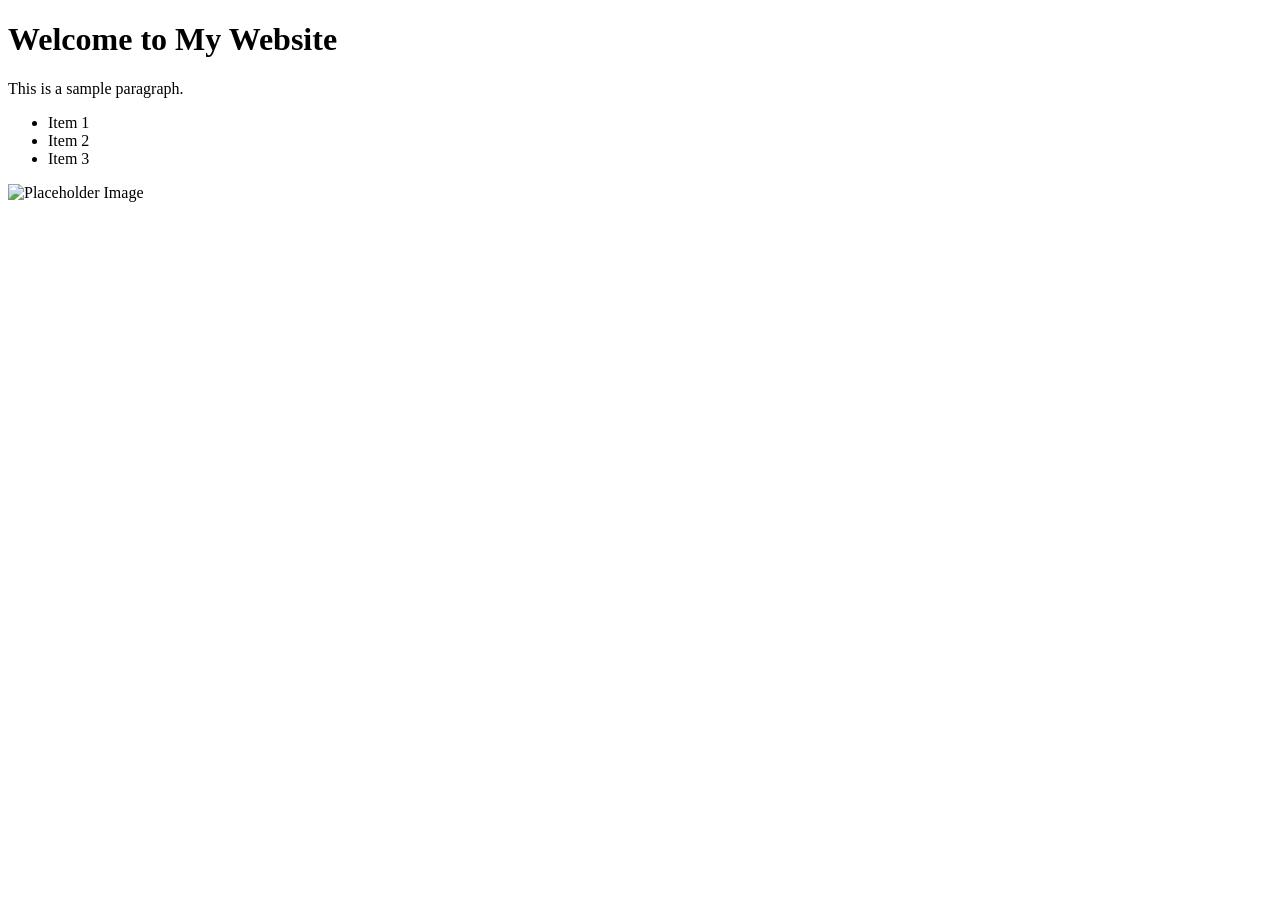
==== frontend/index.html @ efd90c99 "Set up Eventora midterm project structure and documentation" ====
<!DOCTYPE html>
<html lang="en">
<head>
    <meta charset="UTF-8">
    <meta name="viewport" content="width=device-width, initial-scale=1.0">
    <title>Document</title>
</head>
<body>
    <h1>Welcome to My Website</h1>
    <p>This is a sample paragraph.</p>
    <ul>
        <li>Item 1</li>
        <li>Item 2</li>
        <li>Item 3</li>
    </ul>
    <div>
        <img src="https://via.placeholder.com/150" alt="Placeholder Image">
    </div>
</body>
</html>
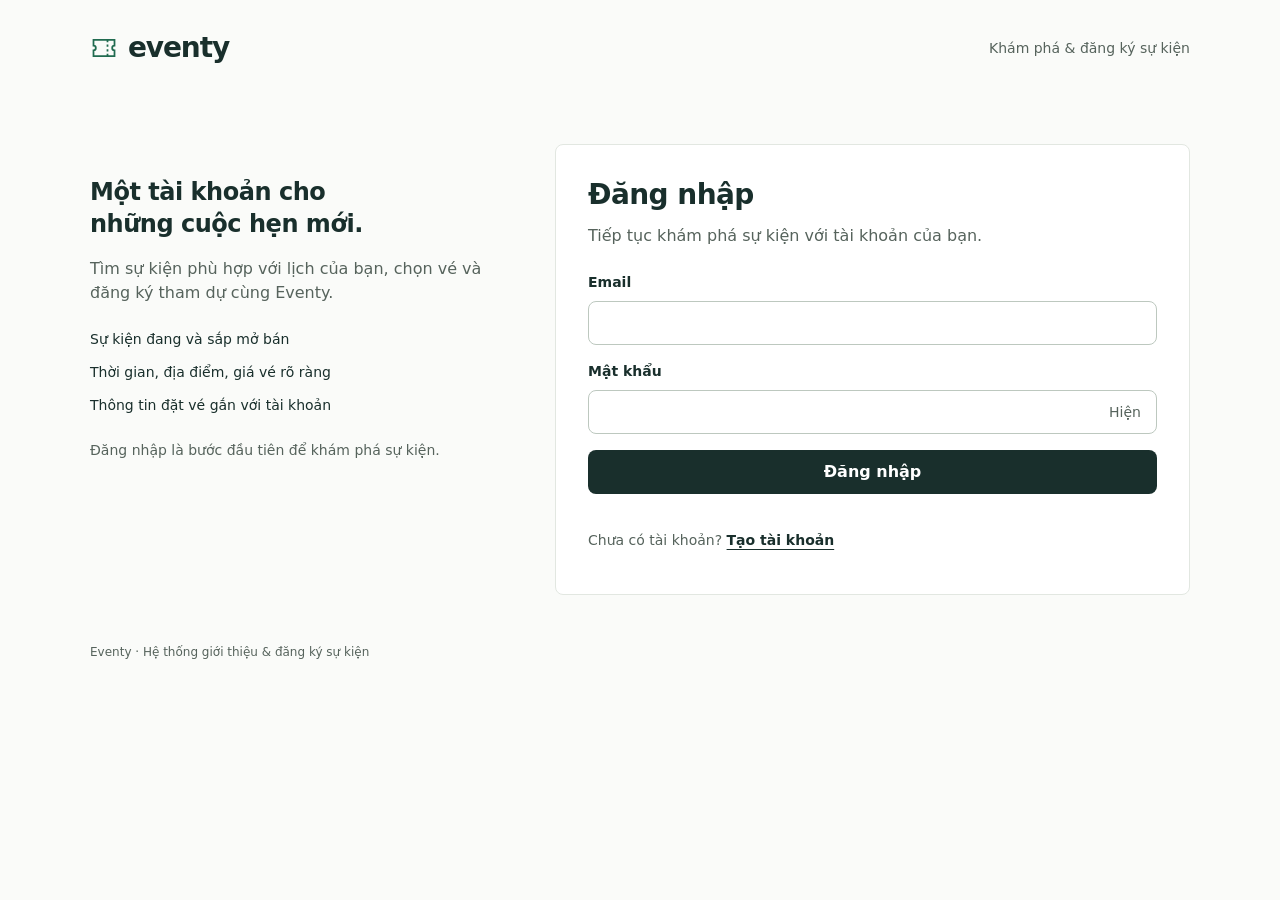
==== commit 2352ab0e: "Implement authentication foundation and refine Eventy account UI" ====
--- a/frontend/index.html
+++ b/frontend/index.html
@@ -1,20 +1,36 @@
-<!DOCTYPE html>
-<html lang="en">
+<!doctype html>
+<html lang="vi">
 <head>
-    <meta charset="UTF-8">
-    <meta name="viewport" content="width=device-width, initial-scale=1.0">
-    <title>Document</title>
+  <meta charset="utf-8"><meta name="viewport" content="width=device-width, initial-scale=1">
+  <title>Đăng nhập | Eventy</title>
+  <link rel="stylesheet" href="css/auth.css">
+  <script type="module" src="js/auth-pages.js"></script>
 </head>
 <body>
-    <h1>Welcome to My Website</h1>
-    <p>This is a sample paragraph.</p>
-    <ul>
-        <li>Item 1</li>
-        <li>Item 2</li>
-        <li>Item 3</li>
-    </ul>
-    <div>
-        <img src="https://via.placeholder.com/150" alt="Placeholder Image">
-    </div>
+  <div class="auth-shell">
+    <header class="auth-header"><a class="brand" href="index.html" aria-label="Eventy – Trang đăng nhập"><svg class="brand-mark" viewBox="0 0 24 24" aria-hidden="true"><path d="M3 5h18v5a2 2 0 0 0 0 4v5H3v-5a2 2 0 0 0 0-4V5Z"/><path d="M15 5v14" stroke-dasharray="2 2"/></svg><span>eventy</span></a><span class="header-context">Khám phá &amp; đăng ký sự kiện</span></header>
+    <main class="auth-layout">
+      <section class="form-panel" aria-labelledby="page-title">
+        <h1 id="page-title">Đăng nhập</h1><p class="subtitle">Tiếp tục khám phá sự kiện với tài khoản của bạn.</p>
+        <form id="login-form" aria-describedby="form-message">
+
+          <div class="field"><label for="email">Email</label><input id="email" name="email" type="email" autocomplete="username" maxlength="254" spellcheck="false" autocapitalize="none" required></div>
+          <div class="field"><label for="password">Mật khẩu</label><div class="password-field"><input id="password" name="password" type="password" autocomplete="current-password" required><button class="password-toggle" type="button" aria-controls="password" aria-label="Hiện mật khẩu" aria-pressed="false">Hiện</button></div></div>
+
+          <p id="form-message" class="message" role="status" aria-live="polite" aria-atomic="true"></p>
+          <button class="primary" type="submit">Đăng nhập</button>
+        </form>
+        <p class="switch">Chưa có tài khoản? <a href="pages/register.html">Tạo tài khoản</a></p>
+        <noscript><p class="message">Vui lòng bật JavaScript để đăng ký hoặc đăng nhập.</p></noscript>
+      </section>
+      <aside class="intro" aria-labelledby="intro-title">
+        <h2 id="intro-title">Một tài khoản cho <br>những cuộc hẹn mới.</h2>
+        <p>Tìm sự kiện phù hợp với lịch của bạn, chọn vé và đăng ký tham dự cùng Eventy.</p>
+        <ul class="account-benefits"><li>Sự kiện đang và sắp mở bán</li><li>Thời gian, địa điểm, giá vé rõ ràng</li><li>Thông tin đặt vé gắn với tài khoản</li></ul>
+        <p class="intro-note">Đăng nhập là bước đầu tiên để khám phá sự kiện.</p>
+      </aside>
+    </main>
+    <footer class="auth-footer">Eventy · Hệ thống giới thiệu &amp; đăng ký sự kiện</footer>
+  </div>
 </body>
-</html>+</html>
--- a/frontend/css/auth.css
+++ b/frontend/css/auth.css
@@ -0,0 +1,109 @@
+/* Editorial greeting, adapted to account forms; the existing brand palette and type are kept.
+   At 1100px: 12 x 77px + 11 x 16px = 1100px; panels span 5/7 columns.
+   Mobile puts the form before the supporting account information. */
+:root {
+  color-scheme: light;
+  --ground: #fafbf9;
+  --surface: #ffffff;
+  --raised: #f0f4ee;
+  --text: #192f2c;
+  --muted: #56635c;
+  --accent: #216b50;
+  --primary: #192f2c;
+  --border: #e2e7e1;
+  --control: #bdc8bf;
+  --negative: #a32f32;
+  --focus: #216b50;
+  --radius: 8px;
+  --gap: 16px;
+  --pad: 32px;
+  --font: 'Segoe UI', system-ui, sans-serif;
+}
+* { box-sizing: border-box; }
+[hidden] { display: none !important; }
+body { margin: 0; background: var(--ground); color: var(--text); font: 16px/1.5 var(--font); }
+button, input { font: inherit; }
+a { color: var(--text); text-underline-offset: 4px; }
+a:hover { color: var(--accent); }
+button, a, input { -webkit-tap-highlight-color: transparent; }
+:where(a, button, input):focus-visible { outline: 2px solid var(--focus); outline-offset: 4px; }
+.auth-shell { max-width: 1164px; padding: 0 var(--pad); margin: 0 auto; }
+.auth-header { min-height: 96px; display: flex; align-items: center; justify-content: space-between; gap: var(--gap); }
+.brand { display: inline-flex; align-items: center; gap: 10px; min-height: 44px; font-size: 28px; font-weight: 700; letter-spacing: -.04em; text-decoration: none; }
+.brand-mark { width: 28px; height: 28px; fill: none; stroke: var(--accent); stroke-width: 1.5; }
+.header-context { color: var(--muted); font-size: 14px; }
+.auth-layout { display: grid; grid-template-columns: repeat(12, minmax(0, 1fr)); gap: var(--gap); align-items: start; margin: 48px 0; }
+.form-panel { grid-column: 6 / -1; grid-row: 1; padding: var(--pad); background: var(--surface); border: 1px solid var(--border); border-radius: var(--radius); }
+h1 { font-size: 28px; font-weight: 600; line-height: 1.25; letter-spacing: -.02em; margin: 0 0 12px; }
+h2 { font-size: 24px; font-weight: 600; line-height: 1.35; letter-spacing: -.02em; margin: 0 0 16px; }
+p { margin: 0; }
+.subtitle { color: var(--muted); margin-bottom: 24px; }
+.field + .field { margin-top: 16px; }
+label { display: block; font-size: 14px; font-weight: 600; margin-bottom: 8px; }
+input { display: block; width: 100%; min-width: 0; height: 44px; padding: 10px 12px; background: var(--surface); color: var(--text); border: 1px solid var(--control); border-radius: var(--radius); }
+input:hover { border-color: var(--muted); }
+input[aria-invalid='true'] { border-color: var(--negative); }
+.password-field { position: relative; }
+.password-field input { padding-right: 72px; }
+.password-toggle { position: absolute; right: 1px; top: 1px; min-height: 42px; min-width: 62px; padding: 0 12px; border: 0; background: transparent; color: var(--muted); border-radius: var(--radius); font-size: 14px; }
+small { display: block; font-size: 12px; line-height: 1.5; color: var(--muted); margin-top: 8px; }
+button { cursor: pointer; border-radius: var(--radius); transition: transform 120ms ease, opacity 120ms ease; }
+button:not(:disabled):active { transform: translateY(1px); }
+.primary { width: 100%; min-height: 44px; padding: 10px 16px; border: 0; background: var(--primary); color: var(--surface); font-weight: 600; }
+.primary:hover { background: var(--accent); }
+button:disabled { cursor: progress; }
+.primary:disabled { background: var(--muted); }
+.secondary { min-height: 44px; padding: 10px 16px; border: 1px solid var(--control); background: var(--surface); color: var(--text); }
+.secondary:hover, .password-toggle:hover { background: var(--raised); }
+.message { color: var(--negative); font-size: 14px; line-height: 1.5; overflow-wrap: anywhere; }
+form .message { margin: 16px 0; }
+.message:empty { display: none; }
+.message.success { color: var(--accent); }
+.primary { margin-top: 16px; }
+.message:not(:empty) + .primary { margin-top: 0; }
+.switch { font-size: 14px; margin-top: 24px; color: var(--muted); }
+.switch a { display: inline-flex; align-items: center; min-height: 44px; font-weight: 600; }
+.intro { grid-column: 1 / 6; grid-row: 1; padding: var(--pad) var(--pad) var(--pad) 0; }
+.intro p { color: var(--muted); }
+.account-benefits { padding: 0; margin: 24px 0; list-style: none; font-size: 14px; }
+.account-benefits li + li { margin-top: 12px; }
+.intro-note { font-size: 14px; }
+.auth-footer { font-size: 12px; color: var(--muted); padding: 0 0 32px; }
+.account-content { margin: 48px 0; }
+.account-grid { display: grid; grid-template-columns: repeat(2, minmax(0, 1fr)); gap: var(--gap); margin-top: 24px; align-items: start; }
+.profile-panel, .notice { border-radius: var(--radius); padding: var(--pad); background: var(--raised); }
+.notice { background: transparent; padding: var(--pad) 0; }
+.account-grid h2 { font-size: 18px; }
+.notice p { color: var(--muted); }
+dl { margin: 0; }
+dl > div + div { margin-top: 16px; }
+dt { color: var(--muted); font-size: 14px; margin-bottom: 4px; }
+dd { margin: 0; overflow-wrap: anywhere; }
+.account-content > .message { margin: 16px 0; }
+@media (max-width: 1100px) {
+  .auth-layout { grid-template-columns: repeat(2, minmax(0, 1fr)); }
+  .intro { grid-column: 1; }
+  .form-panel { grid-column: 2; }
+  .form-panel { padding: 24px; }
+  .intro { padding: 24px 16px 24px 0; }
+  .intro h2 { font-size: 22px; }
+}
+@media (max-width: 700px) {
+  :root { --pad: 20px; }
+  .auth-header { min-height: 80px; }
+  .header-context { display: none; }
+  .auth-layout { display: flex; flex-direction: column; gap: 24px; margin: 16px 0 32px; }
+  .form-panel { width: 100%; padding: 20px; }
+  .intro { width: 100%; padding: 8px 0; }
+  h1 { font-size: 24px; }
+  .intro h2 { font-size: 22px; }
+  .intro br { display: none; }
+  .intro-note { margin-top: 16px; }
+  .account-benefits { margin: 16px 0; }
+  .account-grid { grid-template-columns: 1fr; }
+  .account-content { margin: 24px 0 32px; }
+}
+@media (prefers-reduced-motion: reduce) {
+  button { transition: none; }
+  button:not(:disabled):active { transform: none; }
+}
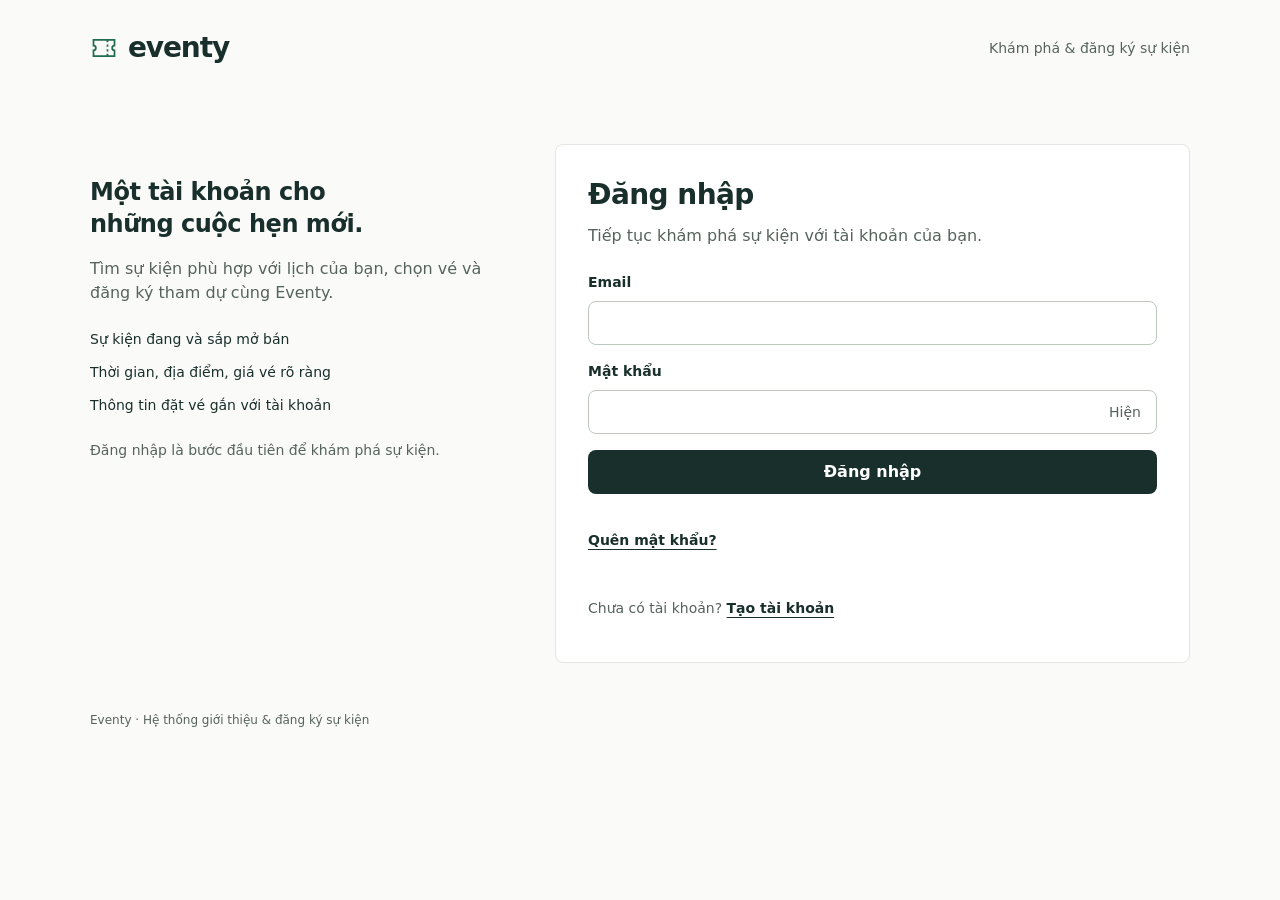
==== commit 56cd5852: "feat(auth): verify email, recover passwords and persist abuse limits" ====
--- a/frontend/index.html
+++ b/frontend/index.html
@@ -20,6 +20,7 @@
           <p id="form-message" class="message" role="status" aria-live="polite" aria-atomic="true"></p>
           <button class="primary" type="submit">Đăng nhập</button>
         </form>
+        <p class="switch"><a href="pages/forgot-password.html">Quên mật khẩu?</a></p>
         <p class="switch">Chưa có tài khoản? <a href="pages/register.html">Tạo tài khoản</a></p>
         <noscript><p class="message">Vui lòng bật JavaScript để đăng ký hoặc đăng nhập.</p></noscript>
       </section>
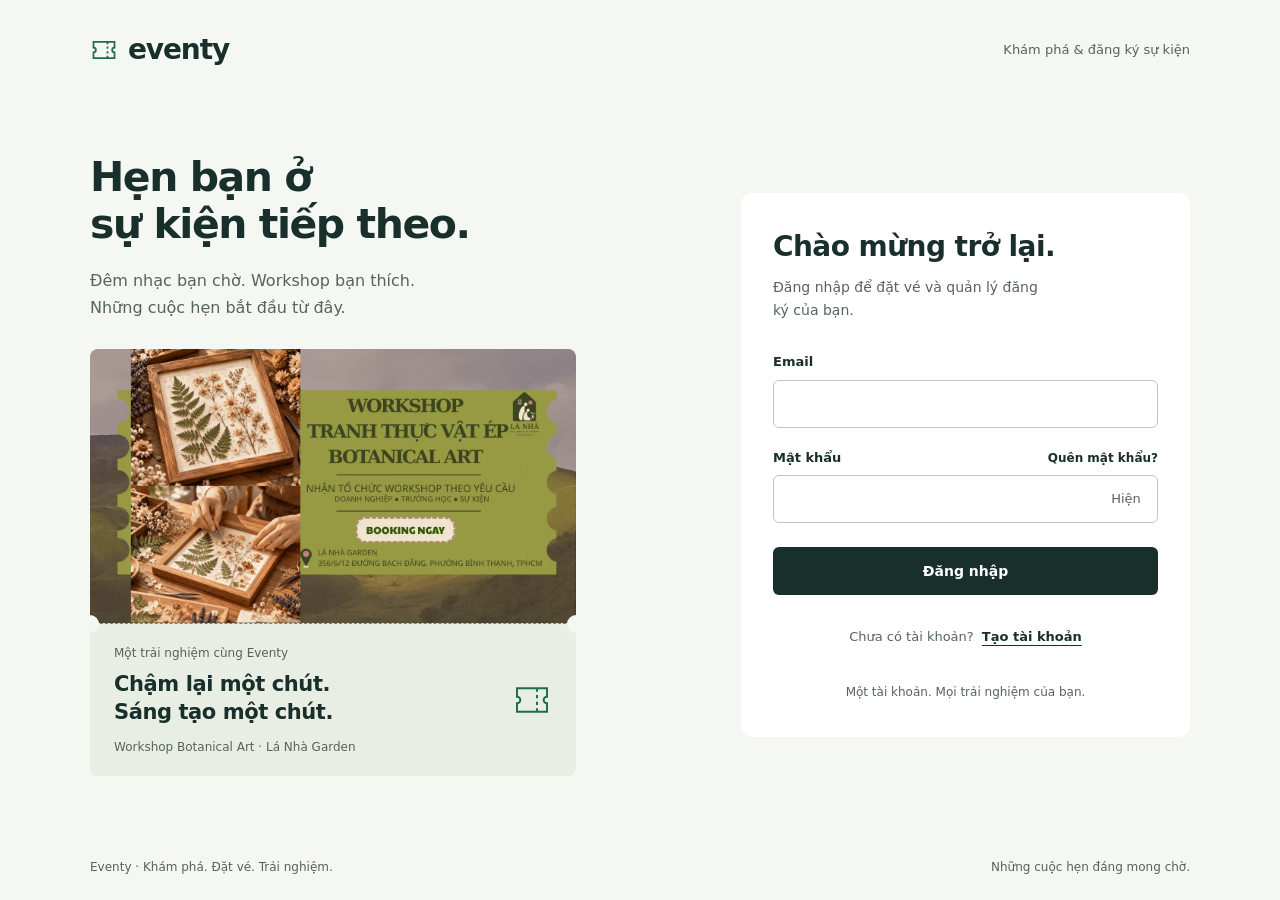
==== commit 7a61150c: "Complete My Bookings UI and unify authentication pages" ====
--- a/frontend/index.html
+++ b/frontend/index.html
@@ -4,34 +4,37 @@
   <meta charset="utf-8"><meta name="viewport" content="width=device-width, initial-scale=1">
   <title>Đăng nhập | Eventy</title>
   <link rel="stylesheet" href="css/auth.css">
+  <link rel="stylesheet" href="css/auth-entry.css">
   <script type="module" src="js/auth-pages.js"></script>
 </head>
-<body>
+<body class="auth-entry-page">
   <div class="auth-shell">
     <header class="auth-header"><a class="brand" href="index.html" aria-label="Eventy – Trang đăng nhập"><svg class="brand-mark" viewBox="0 0 24 24" aria-hidden="true"><path d="M3 5h18v5a2 2 0 0 0 0 4v5H3v-5a2 2 0 0 0 0-4V5Z"/><path d="M15 5v14" stroke-dasharray="2 2"/></svg><span>eventy</span></a><span class="header-context">Khám phá &amp; đăng ký sự kiện</span></header>
     <main class="auth-layout">
       <section class="form-panel" aria-labelledby="page-title">
-        <h1 id="page-title">Đăng nhập</h1><p class="subtitle">Tiếp tục khám phá sự kiện với tài khoản của bạn.</p>
+        <h1 id="page-title">Chào mừng trở lại.</h1><p class="subtitle">Đăng nhập để đặt vé và quản lý đăng ký của bạn.</p>
         <form id="login-form" aria-describedby="form-message">
 
           <div class="field"><label for="email">Email</label><input id="email" name="email" type="email" autocomplete="username" maxlength="254" spellcheck="false" autocapitalize="none" required></div>
-          <div class="field"><label for="password">Mật khẩu</label><div class="password-field"><input id="password" name="password" type="password" autocomplete="current-password" required><button class="password-toggle" type="button" aria-controls="password" aria-label="Hiện mật khẩu" aria-pressed="false">Hiện</button></div></div>
+          <div class="field"><div class="field-heading"><label for="password">Mật khẩu</label><a href="pages/forgot-password.html">Quên mật khẩu?</a></div><div class="password-field"><input id="password" name="password" type="password" autocomplete="current-password" required><button class="password-toggle" type="button" aria-controls="password" aria-label="Hiện mật khẩu" aria-pressed="false">Hiện</button></div></div>
 
           <p id="form-message" class="message" role="status" aria-live="polite" aria-atomic="true"></p>
           <button class="primary" type="submit">Đăng nhập</button>
         </form>
-        <p class="switch"><a href="pages/forgot-password.html">Quên mật khẩu?</a></p>
         <p class="switch">Chưa có tài khoản? <a href="pages/register.html">Tạo tài khoản</a></p>
+        <p class="auth-note">Một tài khoản. Mọi trải nghiệm của bạn.</p>
         <noscript><p class="message">Vui lòng bật JavaScript để đăng ký hoặc đăng nhập.</p></noscript>
       </section>
       <aside class="intro" aria-labelledby="intro-title">
-        <h2 id="intro-title">Một tài khoản cho <br>những cuộc hẹn mới.</h2>
-        <p>Tìm sự kiện phù hợp với lịch của bạn, chọn vé và đăng ký tham dự cùng Eventy.</p>
-        <ul class="account-benefits"><li>Sự kiện đang và sắp mở bán</li><li>Thời gian, địa điểm, giá vé rõ ràng</li><li>Thông tin đặt vé gắn với tài khoản</li></ul>
-        <p class="intro-note">Đăng nhập là bước đầu tiên để khám phá sự kiện.</p>
+        <h2 id="intro-title">Hẹn bạn ở<br>sự kiện tiếp theo.</h2>
+        <p>Đêm nhạc bạn chờ. Workshop bạn thích. <br>Những cuộc hẹn bắt đầu từ đây.</p>
+        <figure class="event-ticket">
+          <img src="assets/images/events/Workshop-Botanical-Art.webp" alt="Workshop tranh thực vật ép Botanical Art tại Lá Nhà Garden" width="1280" height="720" fetchpriority="high">
+          <figcaption><div><span class="ticket-category">Một trải nghiệm cùng Eventy</span><strong>Chậm lại một chút. <br>Sáng tạo một chút.</strong><span class="ticket-venue">Workshop Botanical Art · Lá Nhà Garden</span></div><svg class="ticket-mark" viewBox="0 0 24 24" aria-hidden="true"><path d="M3 5h18v5a2 2 0 0 0 0 4v5H3v-5a2 2 0 0 0 0-4V5Z"/><path d="M15 5v14" stroke-dasharray="2 2"/></svg></figcaption>
+        </figure>
       </aside>
     </main>
-    <footer class="auth-footer">Eventy · Hệ thống giới thiệu &amp; đăng ký sự kiện</footer>
+    <footer class="auth-footer"><span>Eventy · Khám phá. Đặt vé. Trải nghiệm.</span><span>Những cuộc hẹn đáng mong chờ.</span></footer>
   </div>
 </body>
 </html>
--- a/frontend/css/auth.css
+++ b/frontend/css/auth.css
@@ -1,36 +1,9 @@
+@import url('./common.css');
+
 /* Editorial greeting, adapted to account forms; the existing brand palette and type are kept.
    At 1100px: 12 x 77px + 11 x 16px = 1100px; panels span 5/7 columns.
    Mobile puts the form before the supporting account information. */
-:root {
-  color-scheme: light;
-  --ground: #fafbf9;
-  --surface: #ffffff;
-  --raised: #f0f4ee;
-  --text: #192f2c;
-  --muted: #56635c;
-  --accent: #216b50;
-  --primary: #192f2c;
-  --border: #e2e7e1;
-  --control: #bdc8bf;
-  --negative: #a32f32;
-  --focus: #216b50;
-  --radius: 8px;
-  --gap: 16px;
-  --pad: 32px;
-  --font: 'Segoe UI', system-ui, sans-serif;
-}
-* { box-sizing: border-box; }
-[hidden] { display: none !important; }
-body { margin: 0; background: var(--ground); color: var(--text); font: 16px/1.5 var(--font); }
-button, input { font: inherit; }
-a { color: var(--text); text-underline-offset: 4px; }
-a:hover { color: var(--accent); }
-button, a, input { -webkit-tap-highlight-color: transparent; }
-:where(a, button, input):focus-visible { outline: 2px solid var(--focus); outline-offset: 4px; }
-.auth-shell { max-width: 1164px; padding: 0 var(--pad); margin: 0 auto; }
 .auth-header { min-height: 96px; display: flex; align-items: center; justify-content: space-between; gap: var(--gap); }
-.brand { display: inline-flex; align-items: center; gap: 10px; min-height: 44px; font-size: 28px; font-weight: 700; letter-spacing: -.04em; text-decoration: none; }
-.brand-mark { width: 28px; height: 28px; fill: none; stroke: var(--accent); stroke-width: 1.5; }
 .header-context { color: var(--muted); font-size: 14px; }
 .auth-layout { display: grid; grid-template-columns: repeat(12, minmax(0, 1fr)); gap: var(--gap); align-items: start; margin: 48px 0; }
 .form-panel { grid-column: 6 / -1; grid-row: 1; padding: var(--pad); background: var(--surface); border: 1px solid var(--border); border-radius: var(--radius); }
@@ -47,19 +20,12 @@
 .password-field input { padding-right: 72px; }
 .password-toggle { position: absolute; right: 1px; top: 1px; min-height: 42px; min-width: 62px; padding: 0 12px; border: 0; background: transparent; color: var(--muted); border-radius: var(--radius); font-size: 14px; }
 small { display: block; font-size: 12px; line-height: 1.5; color: var(--muted); margin-top: 8px; }
-button { cursor: pointer; border-radius: var(--radius); transition: transform 120ms ease, opacity 120ms ease; }
-button:not(:disabled):active { transform: translateY(1px); }
-.primary { width: 100%; min-height: 44px; padding: 10px 16px; border: 0; background: var(--primary); color: var(--surface); font-weight: 600; }
-.primary:hover { background: var(--accent); }
-button:disabled { cursor: progress; }
-.primary:disabled { background: var(--muted); }
-.secondary { min-height: 44px; padding: 10px 16px; border: 1px solid var(--control); background: var(--surface); color: var(--text); }
-.secondary:hover, .password-toggle:hover { background: var(--raised); }
+.primary { width: 100%; margin-top: 16px; }
+.password-toggle:hover { background: var(--raised); }
 .message { color: var(--negative); font-size: 14px; line-height: 1.5; overflow-wrap: anywhere; }
 form .message { margin: 16px 0; }
 .message:empty { display: none; }
 .message.success { color: var(--accent); }
-.primary { margin-top: 16px; }
 .message:not(:empty) + .primary { margin-top: 0; }
 .switch { font-size: 14px; margin-top: 24px; color: var(--muted); }
 .switch a { display: inline-flex; align-items: center; min-height: 44px; font-weight: 600; }
@@ -104,6 +70,5 @@
   .account-content { margin: 24px 0 32px; }
 }
 @media (prefers-reduced-motion: reduce) {
-  button { transition: none; }
-  button:not(:disabled):active { transform: none; }
+  .primary { transition: none; }
 }
--- a/frontend/css/auth-entry.css
+++ b/frontend/css/auth-entry.css
@@ -0,0 +1,53 @@
+/* Shared sign-in and registration presentation. Recovery pages use auth.css. */
+.auth-entry-page { --ground: #f5f7f2; --ticket-ground: #e8eee3; --ticket-mark: #72846d; }
+.auth-entry-page .auth-shell { min-height: 100svh; display: flex; flex-direction: column; }
+.auth-entry-page .auth-header { min-height: 100px; }
+.auth-entry-page .header-context { font-size: 13px; }
+.auth-entry-page .auth-layout { flex: 1; width: 100%; grid-template-columns: repeat(12, minmax(0, 1fr)); align-content: center; align-items: center; margin: 28px 0 56px; column-gap: 16px; }
+.auth-entry-page .intro { grid-column: 1 / 7; padding: 0 56px 0 0; }
+.auth-entry-page .intro h2 { font-size: clamp(32px, 3.2vw, 44px); line-height: 1.16; letter-spacing: -.035em; margin-bottom: 18px; }
+.auth-entry-page .intro > p { font-size: 16px; line-height: 1.7; }
+.event-ticket { margin: 28px 0 0; overflow: hidden; background: var(--ticket-ground); border-radius: 8px; }
+.event-ticket img { display: block; width: 100%; height: auto; aspect-ratio: 16 / 9; object-fit: cover; }
+.event-ticket figcaption { position: relative; display: flex; align-items: center; justify-content: space-between; gap: 16px; padding: 20px 24px; border-top: 1px dashed var(--ticket-mark); }
+.event-ticket figcaption::before, .event-ticket figcaption::after { content: ''; position: absolute; top: -9px; width: 18px; height: 18px; background: var(--ground); border-radius: 50%; }
+.event-ticket figcaption::before { left: -9px; }
+.event-ticket figcaption::after { right: -9px; }
+.ticket-category, .ticket-venue { display: block; color: var(--muted); font-size: 12px; }
+.event-ticket strong { display: block; margin: 8px 0 12px; font-size: 21px; font-weight: 600; line-height: 1.35; letter-spacing: -.02em; }
+.ticket-mark { flex: 0 0 40px; width: 40px; height: 40px; fill: none; stroke: var(--accent); stroke-width: 1.2; }
+.auth-entry-page .form-panel { grid-column: 8 / -1; width: 100%; padding: 36px 32px; border: 0; border-radius: 12px; }
+.auth-entry-page h1 { font-size: 28px; line-height: 1.25; margin-bottom: 12px; }
+.auth-entry-page .subtitle { font-size: 14px; line-height: 1.65; margin-bottom: 30px; max-width: 32ch; }
+.auth-entry-page label { font-size: 13px; }
+.auth-entry-page input { height: 48px; border-radius: 6px; font-size: 15px; }
+.auth-entry-page input:focus { border-color: var(--accent); }
+.auth-entry-page input:autofill { background-color: var(--raised); }
+.auth-entry-page .field + .field { margin-top: 20px; }
+.field-heading { display: flex; align-items: baseline; justify-content: space-between; gap: 12px; margin-bottom: 8px; }
+.field-heading label { margin: 0; }
+.field-heading a { font-size: 12px; font-weight: 600; text-decoration: none; padding: 8px 0; margin: -8px 0; }
+.field-heading a:hover { text-decoration: underline; }
+.auth-entry-page .password-toggle { min-height: 46px; font-size: 13px; }
+.auth-entry-page .primary { min-height: 48px; margin-top: 24px; display: flex; justify-content: center; align-items: center; gap: 14px; border-radius: 6px; font-size: 14px; }
+.auth-entry-page .primary:disabled { opacity: .8; }
+.auth-entry-page .switch { text-align: center; margin-top: 20px; font-size: 13px; }
+.auth-entry-page .switch a { margin-left: 4px; }
+.auth-note { margin-top: 24px; text-align: center; font-size: 12px; color: var(--muted); }
+.auth-entry-page .auth-footer { display: flex; justify-content: space-between; gap: 16px; font-size: 12px; padding-bottom: 24px; }
+@media (max-width: 1100px) {
+  .auth-entry-page .intro { grid-column: 1 / 7; padding-right: 24px; }
+  .auth-entry-page .form-panel { grid-column: 7 / -1; padding: 32px 24px; max-width: 440px; justify-self: end; }
+}
+@media (max-width: 700px) {
+  .auth-entry-page .auth-header { min-height: 80px; }
+  .auth-entry-page .auth-layout { margin: 16px 0 36px; gap: 36px; align-items: center; }
+  .auth-entry-page .form-panel { padding: 28px 24px; max-width: 440px; }
+  .auth-entry-page h1 { font-size: 26px; }
+  .auth-entry-page .intro { padding: 0; width: 100%; max-width: 440px; }
+  .auth-entry-page .intro h2 { font-size: 30px; }
+  .auth-entry-page .intro h2 br { display: initial; }
+  .auth-entry-page .intro > p { font-size: 14px; }
+  .event-ticket { margin-top: 20px; }
+  .auth-entry-page .auth-footer { flex-direction: column; gap: 4px; font-size: 11px; }
+}
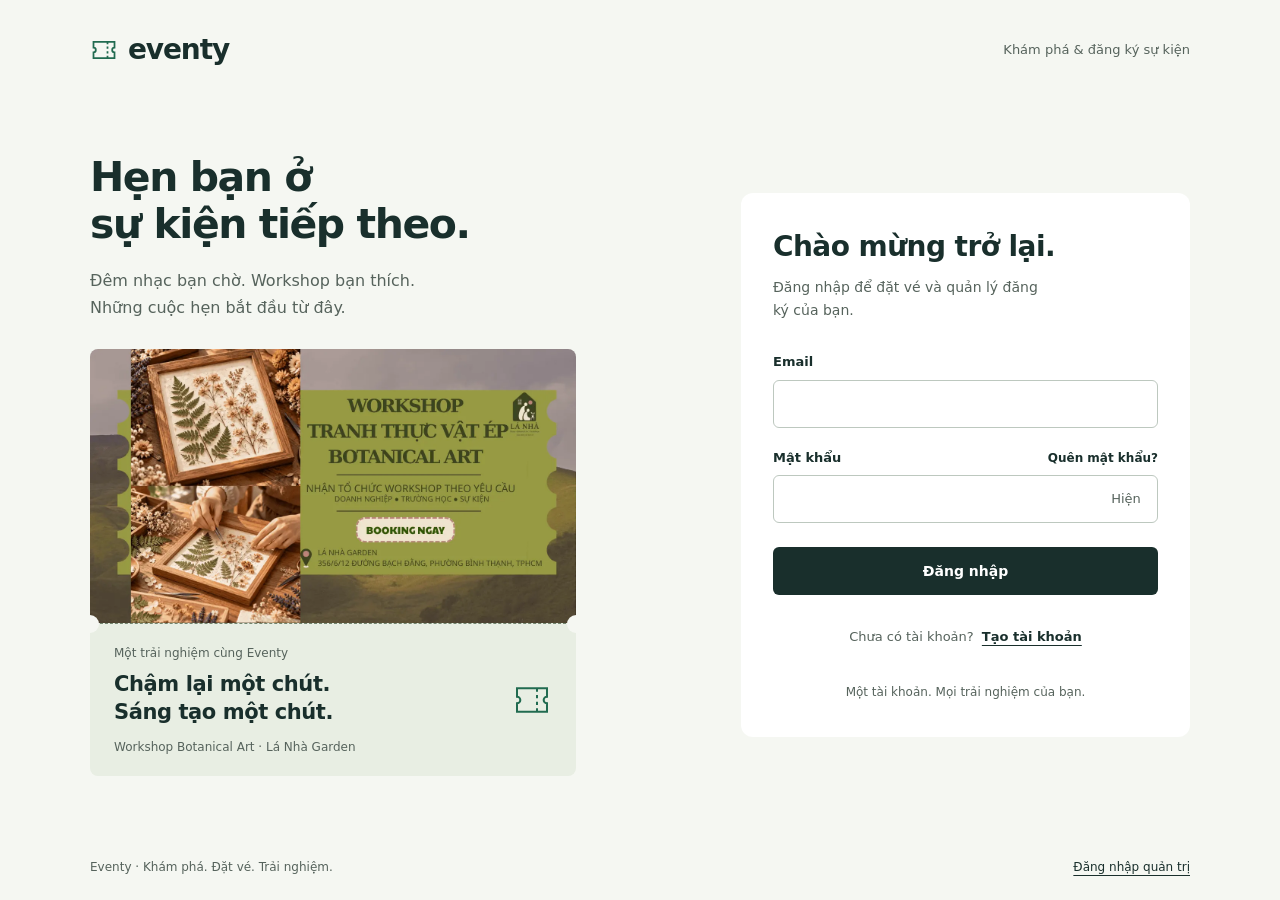
==== commit 5293e2c8: "Add admin event management and ticket inventory sync" ====
--- a/frontend/index.html
+++ b/frontend/index.html
@@ -34,7 +34,7 @@
         </figure>
       </aside>
     </main>
-    <footer class="auth-footer"><span>Eventy · Khám phá. Đặt vé. Trải nghiệm.</span><span>Những cuộc hẹn đáng mong chờ.</span></footer>
+    <footer class="auth-footer"><span>Eventy · Khám phá. Đặt vé. Trải nghiệm.</span><a href="pages/admin-login.html">Đăng nhập quản trị</a></footer>
   </div>
 </body>
 </html>
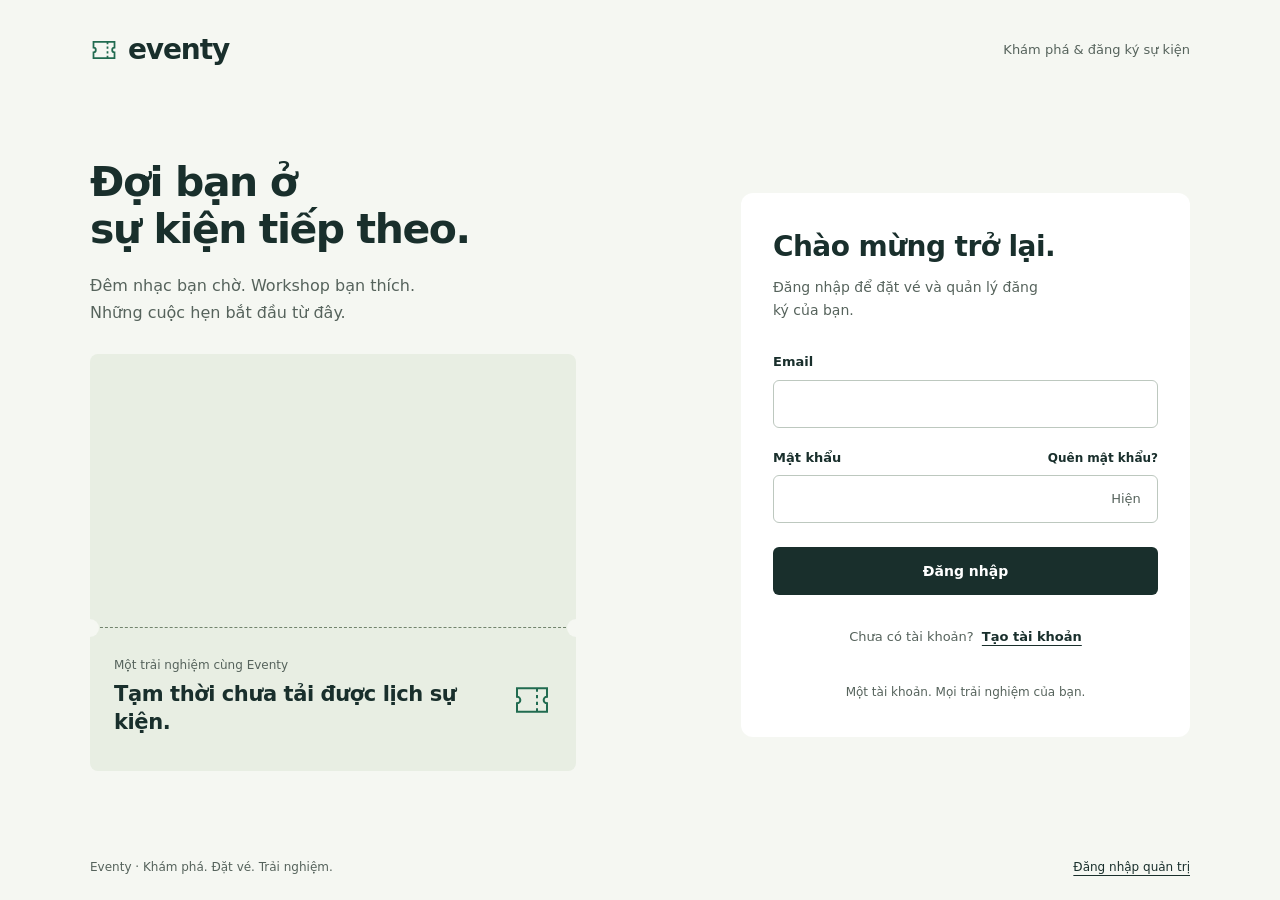
==== commit 22e5c34a: "Add database-backed event previews to authentication pages" ====
--- a/frontend/index.html
+++ b/frontend/index.html
@@ -4,8 +4,9 @@
   <meta charset="utf-8"><meta name="viewport" content="width=device-width, initial-scale=1">
   <title>Đăng nhập | Eventy</title>
   <link rel="stylesheet" href="css/auth.css">
-  <link rel="stylesheet" href="css/auth-entry.css">
+  <link rel="stylesheet" href="css/auth-entry.css?v=2">
   <script type="module" src="js/auth-pages.js"></script>
+  <script type="module" src="js/auth-event-carousel.js?v=2"></script>
 </head>
 <body class="auth-entry-page">
   <div class="auth-shell">
@@ -26,12 +27,29 @@
         <noscript><p class="message">Vui lòng bật JavaScript để đăng ký hoặc đăng nhập.</p></noscript>
       </section>
       <aside class="intro" aria-labelledby="intro-title">
-        <h2 id="intro-title">Hẹn bạn ở<br>sự kiện tiếp theo.</h2>
+        <h2 id="intro-title">Đợi bạn ở<br>sự kiện tiếp theo.</h2>
         <p>Đêm nhạc bạn chờ. Workshop bạn thích. <br>Những cuộc hẹn bắt đầu từ đây.</p>
-        <figure class="event-ticket">
-          <img src="assets/images/events/Workshop-Botanical-Art.webp" alt="Workshop tranh thực vật ép Botanical Art tại Lá Nhà Garden" width="1280" height="720" fetchpriority="high">
-          <figcaption><div><span class="ticket-category">Một trải nghiệm cùng Eventy</span><strong>Chậm lại một chút. <br>Sáng tạo một chút.</strong><span class="ticket-venue">Workshop Botanical Art · Lá Nhà Garden</span></div><svg class="ticket-mark" viewBox="0 0 24 24" aria-hidden="true"><path d="M3 5h18v5a2 2 0 0 0 0 4v5H3v-5a2 2 0 0 0 0-4V5Z"/><path d="M15 5v14" stroke-dasharray="2 2"/></svg></figcaption>
-        </figure>
+        <div data-event-carousel role="group" aria-label="Sự kiện giới thiệu">
+          <figure class="event-ticket">
+            <div class="event-ticket-art">
+              <img data-event-cover alt="" width="1280" height="720" decoding="async" hidden>
+              <button class="event-carousel-arrow" type="button" data-carousel-prev aria-label="Sự kiện trước" hidden>
+                <svg viewBox="0 0 24 24" aria-hidden="true"><path d="m16 5-2-2-9 9 9 9 2-2-7-7z"/></svg>
+              </button>
+              <button class="event-carousel-arrow" type="button" data-carousel-next aria-label="Sự kiện tiếp theo" hidden>
+                <svg viewBox="0 0 24 24" aria-hidden="true"><path d="m8 5 2-2 9 9-9 9-2-2 7-7z"/></svg>
+              </button>
+            </div>
+            <figcaption aria-live="off">
+              <div class="ticket-copy">
+                <span class="ticket-category" data-event-category>Một trải nghiệm cùng Eventy</span>
+                <strong data-event-title>Lịch sự kiện Eventy</strong>
+                <span class="ticket-venue" data-event-venue></span>
+              </div>
+              <svg class="ticket-mark" viewBox="0 0 24 24" aria-hidden="true"><path d="M3 5h18v5a2 2 0 0 0 0 4v5H3v-5a2 2 0 0 0 0-4V5Z"/><path d="M15 5v14" stroke-dasharray="2 2"/></svg>
+            </figcaption>
+          </figure>
+        </div>
       </aside>
     </main>
     <footer class="auth-footer"><span>Eventy · Khám phá. Đặt vé. Trải nghiệm.</span><a href="pages/admin-login.html">Đăng nhập quản trị</a></footer>
--- a/frontend/css/auth-entry.css
+++ b/frontend/css/auth-entry.css
@@ -8,14 +8,44 @@
 .auth-entry-page .intro h2 { font-size: clamp(32px, 3.2vw, 44px); line-height: 1.16; letter-spacing: -.035em; margin-bottom: 18px; }
 .auth-entry-page .intro > p { font-size: 16px; line-height: 1.7; }
 .event-ticket { margin: 28px 0 0; overflow: hidden; background: var(--ticket-ground); border-radius: 8px; }
-.event-ticket img { display: block; width: 100%; height: auto; aspect-ratio: 16 / 9; object-fit: cover; }
-.event-ticket figcaption { position: relative; display: flex; align-items: center; justify-content: space-between; gap: 16px; padding: 20px 24px; border-top: 1px dashed var(--ticket-mark); }
+.event-ticket-art { position: relative; aspect-ratio: 16 / 9; }
+.event-ticket img { position: absolute; inset: 0; width: 100%; height: 100%; object-fit: cover; }
+.event-ticket figcaption { position: relative; display: flex; align-items: center; justify-content: space-between; gap: 16px; min-height: 144px; padding: 16px 24px; border-top: 1px dashed var(--ticket-mark); }
 .event-ticket figcaption::before, .event-ticket figcaption::after { content: ''; position: absolute; top: -9px; width: 18px; height: 18px; background: var(--ground); border-radius: 50%; }
 .event-ticket figcaption::before { left: -9px; }
 .event-ticket figcaption::after { right: -9px; }
 .ticket-category, .ticket-venue { display: block; color: var(--muted); font-size: 12px; }
-.event-ticket strong { display: block; margin: 8px 0 12px; font-size: 21px; font-weight: 600; line-height: 1.35; letter-spacing: -.02em; }
+.ticket-copy { min-width: 0; }
+.ticket-venue { overflow: hidden; white-space: nowrap; text-overflow: ellipsis; }
+.event-ticket strong { display: -webkit-box; -webkit-box-orient: vertical; -webkit-line-clamp: 2; overflow: hidden; overflow-wrap: anywhere; margin: 6px 0 8px; font-size: 21px; font-weight: 600; line-height: 1.35; letter-spacing: -.02em; }
 .ticket-mark { flex: 0 0 40px; width: 40px; height: 40px; fill: none; stroke: var(--accent); stroke-width: 1.2; }
+.event-carousel-arrow {
+  position: absolute;
+  inset-block: 0;
+  margin-block: auto;
+  display: grid;
+  place-items: center;
+  width: 44px;
+  height: 44px;
+  padding: 0;
+  border: 0;
+  border-radius: 50%;
+  background: transparent;
+  color: #fff;
+}
+.event-carousel-arrow[data-carousel-prev] { inset-inline-start: 8px; }
+.event-carousel-arrow[data-carousel-next] { inset-inline-end: 8px; }
+.event-carousel-arrow:hover, .event-carousel-arrow:focus-visible { background: rgb(0 0 0 / 55%); }
+.event-carousel-arrow:focus-visible { outline: 2px solid currentColor; outline-offset: -4px; }
+.event-carousel-arrow svg {
+  width: 26px;
+  height: 26px;
+  fill: currentColor;
+  stroke: rgb(0 0 0 / 75%);
+  stroke-width: 2.5;
+  stroke-linejoin: round;
+  paint-order: stroke;
+}
 .auth-entry-page .form-panel { grid-column: 8 / -1; width: 100%; padding: 36px 32px; border: 0; border-radius: 12px; }
 .auth-entry-page h1 { font-size: 28px; line-height: 1.25; margin-bottom: 12px; }
 .auth-entry-page .subtitle { font-size: 14px; line-height: 1.65; margin-bottom: 30px; max-width: 32ch; }
@@ -39,6 +69,11 @@
   .auth-entry-page .intro { grid-column: 1 / 7; padding-right: 24px; }
   .auth-entry-page .form-panel { grid-column: 7 / -1; padding: 32px 24px; max-width: 440px; justify-self: end; }
 }
+@media (max-width: 980px) {
+  .event-ticket figcaption { min-height: 154px; padding-inline: 18px; }
+  .event-ticket strong { -webkit-line-clamp: 3; font-size: 18px; line-height: 1.3; }
+  .ticket-mark { flex-basis: 28px; width: 28px; height: 28px; }
+}
 @media (max-width: 700px) {
   .auth-entry-page .auth-header { min-height: 80px; }
   .auth-entry-page .auth-layout { margin: 16px 0 36px; gap: 36px; align-items: center; }
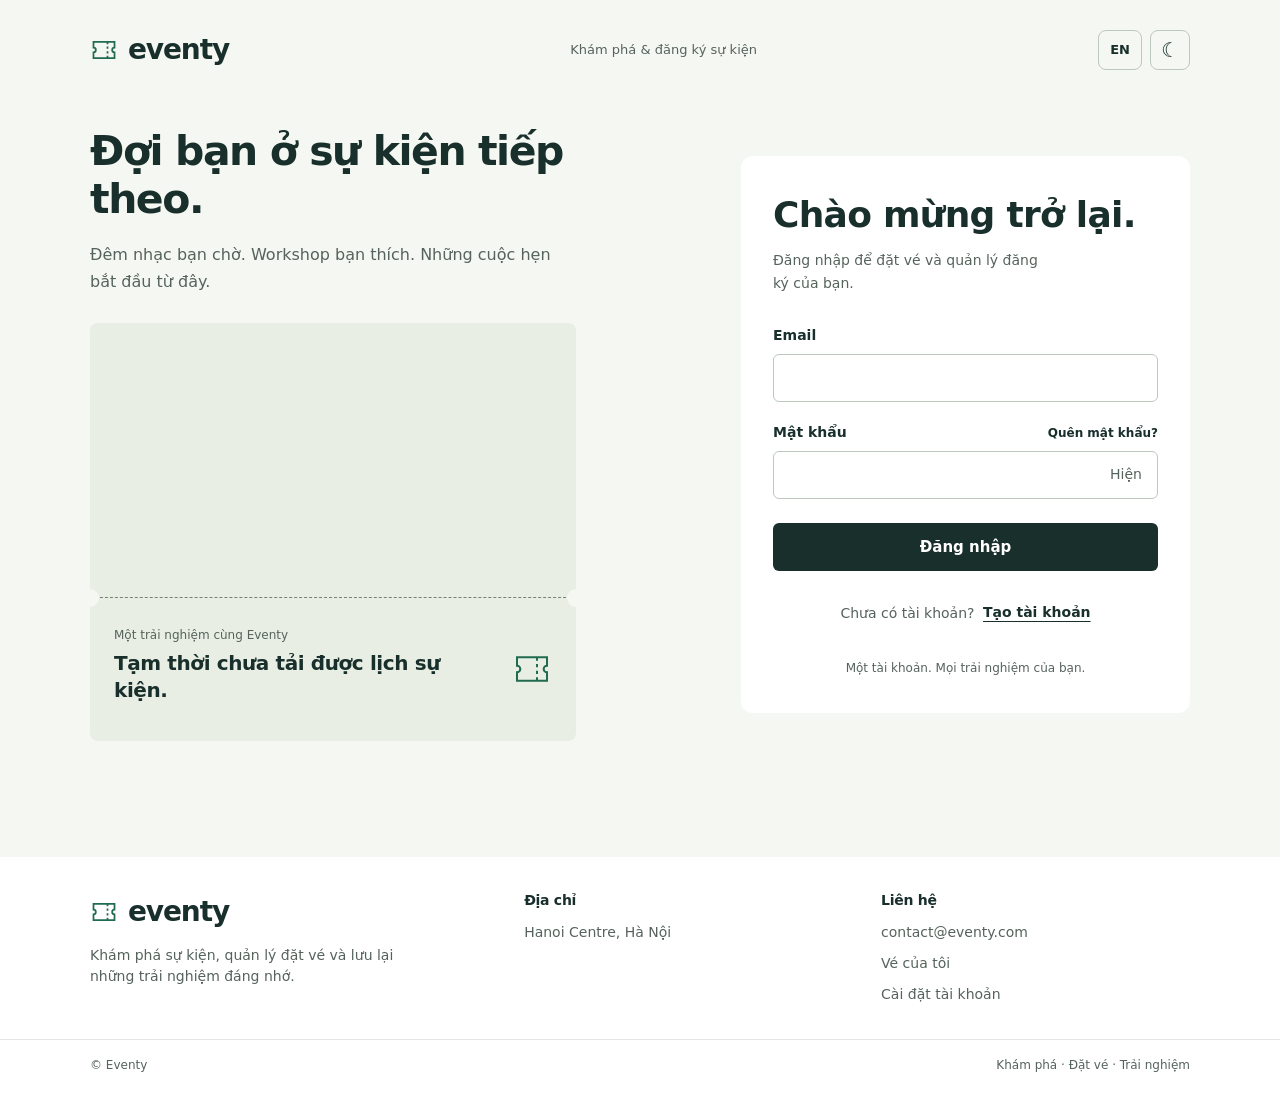
==== commit 7c93b33b: "Complete Eventy account and checkout flows Co-authored-by: Copilot <223556219+Copilot@users.noreply." ====
--- a/frontend/index.html
+++ b/frontend/index.html
@@ -2,41 +2,42 @@
 <html lang="vi">
 <head>
   <meta charset="utf-8"><meta name="viewport" content="width=device-width, initial-scale=1">
-  <title>Đăng nhập | Eventy</title>
-  <link rel="stylesheet" href="css/auth.css">
-  <link rel="stylesheet" href="css/auth-entry.css?v=2">
+  <title data-i18n-vi="Đăng nhập | Eventy" data-i18n-en="Sign in | Eventy">Đăng nhập | Eventy</title>
+  <script src="js/site-preferences-init.js?v=2"></script>
+  <link rel="stylesheet" href="css/auth.css?v=3">
+  <link rel="stylesheet" href="css/auth-entry.css?v=5">
   <script type="module" src="js/auth-pages.js"></script>
   <script type="module" src="js/auth-event-carousel.js?v=2"></script>
 </head>
 <body class="auth-entry-page">
   <div class="auth-shell">
-    <header class="auth-header"><a class="brand" href="index.html" aria-label="Eventy – Trang đăng nhập"><svg class="brand-mark" viewBox="0 0 24 24" aria-hidden="true"><path d="M3 5h18v5a2 2 0 0 0 0 4v5H3v-5a2 2 0 0 0 0-4V5Z"/><path d="M15 5v14" stroke-dasharray="2 2"/></svg><span>eventy</span></a><span class="header-context">Khám phá &amp; đăng ký sự kiện</span></header>
+    <header class="auth-header"><a class="brand" href="index.html" aria-label="Eventy – Trang đăng nhập"><svg class="brand-mark" viewBox="0 0 24 24" aria-hidden="true"><path d="M3 5h18v5a2 2 0 0 0 0 4v5H3v-5a2 2 0 0 0 0-4V5Z"/><path d="M15 5v14" stroke-dasharray="2 2"/></svg><span>eventy</span></a><span class="header-context" data-i18n-vi="Khám phá &amp; đăng ký sự kiện" data-i18n-en="Discover and book events">Khám phá &amp; đăng ký sự kiện</span><div class="site-preference-controls"><button id="language-toggle" class="header-control" type="button">EN</button><button id="theme-toggle" class="header-control" type="button" aria-pressed="false"><span data-theme-icon aria-hidden="true">◐</span><span data-theme-label>Giao diện tối</span></button></div></header>
     <main class="auth-layout">
       <section class="form-panel" aria-labelledby="page-title">
-        <h1 id="page-title">Chào mừng trở lại.</h1><p class="subtitle">Đăng nhập để đặt vé và quản lý đăng ký của bạn.</p>
+        <h1 id="page-title" data-i18n-vi="Chào mừng trở lại." data-i18n-en="Welcome back.">Chào mừng trở lại.</h1><p class="subtitle" data-i18n-vi="Đăng nhập để đặt vé và quản lý đăng ký của bạn." data-i18n-en="Sign in to book tickets and manage your bookings.">Đăng nhập để đặt vé và quản lý đăng ký của bạn.</p>
         <form id="login-form" aria-describedby="form-message">
 
           <div class="field"><label for="email">Email</label><input id="email" name="email" type="email" autocomplete="username" maxlength="254" spellcheck="false" autocapitalize="none" required></div>
-          <div class="field"><div class="field-heading"><label for="password">Mật khẩu</label><a href="pages/forgot-password.html">Quên mật khẩu?</a></div><div class="password-field"><input id="password" name="password" type="password" autocomplete="current-password" required><button class="password-toggle" type="button" aria-controls="password" aria-label="Hiện mật khẩu" aria-pressed="false">Hiện</button></div></div>
+          <div class="field"><div class="field-heading"><label for="password" data-i18n-vi="Mật khẩu" data-i18n-en="Password">Mật khẩu</label><a href="pages/forgot-password.html" data-i18n-vi="Quên mật khẩu?" data-i18n-en="Forgot password?">Quên mật khẩu?</a></div><div class="password-field"><input id="password" name="password" type="password" autocomplete="current-password" required><button class="password-toggle" type="button" aria-controls="password" aria-label="Hiện mật khẩu" aria-pressed="false">Hiện</button></div></div>
 
           <p id="form-message" class="message" role="status" aria-live="polite" aria-atomic="true"></p>
-          <button class="primary" type="submit">Đăng nhập</button>
+          <button class="primary" type="submit" data-i18n-vi="Đăng nhập" data-i18n-en="Sign in">Đăng nhập</button>
         </form>
-        <p class="switch">Chưa có tài khoản? <a href="pages/register.html">Tạo tài khoản</a></p>
-        <p class="auth-note">Một tài khoản. Mọi trải nghiệm của bạn.</p>
+        <p class="switch"><span data-i18n-vi="Chưa có tài khoản?" data-i18n-en="Don't have an account?">Chưa có tài khoản?</span> <a href="pages/register.html" data-i18n-vi="Tạo tài khoản" data-i18n-en="Create account">Tạo tài khoản</a></p>
+        <p class="auth-note" data-i18n-vi="Một tài khoản. Mọi trải nghiệm của bạn." data-i18n-en="One account. All your experiences.">Một tài khoản. Mọi trải nghiệm của bạn.</p>
         <noscript><p class="message">Vui lòng bật JavaScript để đăng ký hoặc đăng nhập.</p></noscript>
       </section>
       <aside class="intro" aria-labelledby="intro-title">
-        <h2 id="intro-title">Đợi bạn ở<br>sự kiện tiếp theo.</h2>
-        <p>Đêm nhạc bạn chờ. Workshop bạn thích. <br>Những cuộc hẹn bắt đầu từ đây.</p>
-        <div data-event-carousel role="group" aria-label="Sự kiện giới thiệu">
+        <h2 id="intro-title" data-i18n-vi="Đợi bạn ở sự kiện tiếp theo." data-i18n-en="Your next event awaits.">Đợi bạn ở sự kiện tiếp theo.</h2>
+        <p data-i18n-vi="Đêm nhạc bạn chờ. Workshop bạn thích. Những cuộc hẹn bắt đầu từ đây." data-i18n-en="The concert you await. The workshop you love. Your next experience starts here.">Đêm nhạc bạn chờ. Workshop bạn thích. Những cuộc hẹn bắt đầu từ đây.</p>
+        <div data-event-carousel role="group" aria-label="Sự kiện giới thiệu" data-i18n-aria-vi="Sự kiện giới thiệu" data-i18n-aria-en="Featured events">
           <figure class="event-ticket">
             <div class="event-ticket-art">
               <img data-event-cover alt="" width="1280" height="720" decoding="async" hidden>
-              <button class="event-carousel-arrow" type="button" data-carousel-prev aria-label="Sự kiện trước" hidden>
+              <button class="event-carousel-arrow" type="button" data-carousel-prev aria-label="Sự kiện trước" data-i18n-aria-vi="Sự kiện trước" data-i18n-aria-en="Previous event" hidden>
                 <svg viewBox="0 0 24 24" aria-hidden="true"><path d="m16 5-2-2-9 9 9 9 2-2-7-7z"/></svg>
               </button>
-              <button class="event-carousel-arrow" type="button" data-carousel-next aria-label="Sự kiện tiếp theo" hidden>
+              <button class="event-carousel-arrow" type="button" data-carousel-next aria-label="Sự kiện tiếp theo" data-i18n-aria-vi="Sự kiện tiếp theo" data-i18n-aria-en="Next event" hidden>
                 <svg viewBox="0 0 24 24" aria-hidden="true"><path d="m8 5 2-2 9 9-9 9-2-2 7-7z"/></svg>
               </button>
             </div>
@@ -52,7 +53,7 @@
         </div>
       </aside>
     </main>
-    <footer class="auth-footer"><span>Eventy · Khám phá. Đặt vé. Trải nghiệm.</span><a href="pages/admin-login.html">Đăng nhập quản trị</a></footer>
+    <footer class="auth-footer"><span data-i18n-vi="Eventy · Khám phá. Đặt vé. Trải nghiệm." data-i18n-en="Eventy · Discover. Book. Experience.">Eventy · Khám phá. Đặt vé. Trải nghiệm.</span><a href="pages/admin-login.html" data-i18n-vi="Đăng nhập quản trị" data-i18n-en="Admin sign in">Đăng nhập quản trị</a></footer>
   </div>
 </body>
 </html>
--- a/frontend/css/auth.css
+++ b/frontend/css/auth.css
@@ -1,51 +1,60 @@
-@import url('./common.css');
+@import url('./common.css?v=3');
 
+/* Shared account-page foundation; auth-entry.css overrides this for login/register. */
 /* Editorial greeting, adapted to account forms; the existing brand palette and type are kept.
    At 1100px: 12 x 77px + 11 x 16px = 1100px; panels span 5/7 columns.
    Mobile puts the form before the supporting account information. */
 .auth-header { min-height: 96px; display: flex; align-items: center; justify-content: space-between; gap: var(--gap); }
-.header-context { color: var(--muted); font-size: 14px; }
+.auth-header .site-preference-controls { display: flex; align-items: center; gap: 8px; }
+.header-context { color: var(--muted); font-size: var(--font-size-meta); }
 .auth-layout { display: grid; grid-template-columns: repeat(12, minmax(0, 1fr)); gap: var(--gap); align-items: start; margin: 48px 0; }
 .form-panel { grid-column: 6 / -1; grid-row: 1; padding: var(--pad); background: var(--surface); border: 1px solid var(--border); border-radius: var(--radius); }
-h1 { font-size: 28px; font-weight: 600; line-height: 1.25; letter-spacing: -.02em; margin: 0 0 12px; }
-h2 { font-size: 24px; font-weight: 600; line-height: 1.35; letter-spacing: -.02em; margin: 0 0 16px; }
+h1 { font-size: var(--font-size-page-title); font-weight: 600; line-height: 1.25; letter-spacing: -.02em; margin: 0 0 12px; }
+h2 { font-size: var(--font-size-section-title); font-weight: 600; line-height: 1.35; letter-spacing: -.02em; margin: 0 0 16px; }
 p { margin: 0; }
 .subtitle { color: var(--muted); margin-bottom: 24px; }
+/* Keep form fields consistently spaced and sized across account pages. */
 .field + .field { margin-top: 16px; }
-label { display: block; font-size: 14px; font-weight: 600; margin-bottom: 8px; }
+label { display: block; font-size: var(--font-size-meta); font-weight: 600; margin-bottom: 8px; }
 input { display: block; width: 100%; min-width: 0; height: 44px; padding: 10px 12px; background: var(--surface); color: var(--text); border: 1px solid var(--control); border-radius: var(--radius); }
 input:hover { border-color: var(--muted); }
+/* JS marks invalid fields; the CSS makes that state visible. */
 input[aria-invalid='true'] { border-color: var(--negative); }
+/* Position the show/hide password control inside the input's right edge. */
 .password-field { position: relative; }
 .password-field input { padding-right: 72px; }
-.password-toggle { position: absolute; right: 1px; top: 1px; min-height: 42px; min-width: 62px; padding: 0 12px; border: 0; background: transparent; color: var(--muted); border-radius: var(--radius); font-size: 14px; }
-small { display: block; font-size: 12px; line-height: 1.5; color: var(--muted); margin-top: 8px; }
+.password-toggle { position: absolute; right: 1px; top: 1px; min-height: 42px; min-width: 62px; padding: 0 12px; border: 0; background: transparent; color: var(--muted); border-radius: var(--radius); font-size: var(--font-size-meta); }
+small { display: block; font-size: var(--font-size-caption); line-height: 1.5; color: var(--muted); margin-top: 8px; }
 .primary { width: 100%; margin-top: 16px; }
 .password-toggle:hover { background: var(--raised); }
-.message { color: var(--negative); font-size: 14px; line-height: 1.5; overflow-wrap: anywhere; }
+/* Validation and server messages share one live region below the form. */
+.message { color: var(--negative); font-size: var(--font-size-meta); line-height: 1.5; overflow-wrap: anywhere; }
 form .message { margin: 16px 0; }
 .message:empty { display: none; }
 .message.success { color: var(--accent); }
 .message:not(:empty) + .primary { margin-top: 0; }
-.switch { font-size: 14px; margin-top: 24px; color: var(--muted); }
+.switch { font-size: var(--font-size-meta); margin-top: 24px; color: var(--muted); }
 .switch a { display: inline-flex; align-items: center; min-height: 44px; font-weight: 600; }
 .intro { grid-column: 1 / 6; grid-row: 1; padding: var(--pad) var(--pad) var(--pad) 0; }
 .intro p { color: var(--muted); }
-.account-benefits { padding: 0; margin: 24px 0; list-style: none; font-size: 14px; }
+.account-benefits { padding: 0; margin: 24px 0; list-style: none; font-size: var(--font-size-meta); }
 .account-benefits li + li { margin-top: 12px; }
-.intro-note { font-size: 14px; }
-.auth-footer { font-size: 12px; color: var(--muted); padding: 0 0 32px; }
+.intro-note { font-size: var(--font-size-meta); }
+.auth-footer { font-size: var(--font-size-caption); color: var(--muted); padding: 0 0 32px; }
 .account-content { margin: 48px 0; }
+.account-content > .eyebrow { margin-bottom: 8px; color: var(--accent); font-size: 12px; font-weight: 700; letter-spacing: .12em; }
 .account-grid { display: grid; grid-template-columns: repeat(2, minmax(0, 1fr)); gap: var(--gap); margin-top: 24px; align-items: start; }
 .profile-panel, .notice { border-radius: var(--radius); padding: var(--pad); background: var(--raised); }
+.profile-panel { max-width: 640px; margin-top: 24px; border: 1px solid var(--border); }
 .notice { background: transparent; padding: var(--pad) 0; }
-.account-grid h2 { font-size: 18px; }
+.account-grid h2 { font-size: var(--font-size-card-title); }
 .notice p { color: var(--muted); }
 dl { margin: 0; }
 dl > div + div { margin-top: 16px; }
-dt { color: var(--muted); font-size: 14px; margin-bottom: 4px; }
+dt { color: var(--muted); font-size: var(--font-size-meta); margin-bottom: 4px; }
 dd { margin: 0; overflow-wrap: anywhere; }
 .account-content > .message { margin: 16px 0; }
+/* Tablet keeps two columns; mobile stacks content and makes the form full width. */
 @media (max-width: 1100px) {
   .auth-layout { grid-template-columns: repeat(2, minmax(0, 1fr)); }
   .intro { grid-column: 1; }
@@ -57,11 +66,12 @@
 @media (max-width: 700px) {
   :root { --pad: 20px; }
   .auth-header { min-height: 80px; }
+  .auth-header { flex-wrap: wrap; }
+  .auth-header .site-preference-controls { margin-left: auto; }
   .header-context { display: none; }
   .auth-layout { display: flex; flex-direction: column; gap: 24px; margin: 16px 0 32px; }
   .form-panel { width: 100%; padding: 20px; }
   .intro { width: 100%; padding: 8px 0; }
-  h1 { font-size: 24px; }
   .intro h2 { font-size: 22px; }
   .intro br { display: none; }
   .intro-note { margin-top: 16px; }
--- a/frontend/css/auth-entry.css
+++ b/frontend/css/auth-entry.css
@@ -1,12 +1,17 @@
 /* Shared sign-in and registration presentation. Recovery pages use auth.css. */
+/* Entry pages use a softer background and separate colors for the ticket preview. */
 .auth-entry-page { --ground: #f5f7f2; --ticket-ground: #e8eee3; --ticket-mark: #72846d; }
+/* Let the header, two-column main area and footer fill the viewport vertically. */
+:root[data-theme='dark'] .auth-entry-page { --ground: #151817; --ticket-ground: #2e3331; --ticket-mark: #8ca992; }
 .auth-entry-page .auth-shell { min-height: 100svh; display: flex; flex-direction: column; }
 .auth-entry-page .auth-header { min-height: 100px; }
 .auth-entry-page .header-context { font-size: 13px; }
+/* Twelve-column desktop grid places the introduction left and form right. */
 .auth-entry-page .auth-layout { flex: 1; width: 100%; grid-template-columns: repeat(12, minmax(0, 1fr)); align-content: center; align-items: center; margin: 28px 0 56px; column-gap: 16px; }
 .auth-entry-page .intro { grid-column: 1 / 7; padding: 0 56px 0 0; }
-.auth-entry-page .intro h2 { font-size: clamp(32px, 3.2vw, 44px); line-height: 1.16; letter-spacing: -.035em; margin-bottom: 18px; }
-.auth-entry-page .intro > p { font-size: 16px; line-height: 1.7; }
+.auth-entry-page .intro h2 { font-size: var(--font-size-display); line-height: 1.16; letter-spacing: -.035em; margin-bottom: 18px; }
+.auth-entry-page .intro > p { font-size: var(--font-size-body); line-height: 1.7; }
+/* Ticket preview: image area, caption, perforation notches and text truncation. */
 .event-ticket { margin: 28px 0 0; overflow: hidden; background: var(--ticket-ground); border-radius: 8px; }
 .event-ticket-art { position: relative; aspect-ratio: 16 / 9; }
 .event-ticket img { position: absolute; inset: 0; width: 100%; height: 100%; object-fit: cover; }
@@ -14,11 +19,12 @@
 .event-ticket figcaption::before, .event-ticket figcaption::after { content: ''; position: absolute; top: -9px; width: 18px; height: 18px; background: var(--ground); border-radius: 50%; }
 .event-ticket figcaption::before { left: -9px; }
 .event-ticket figcaption::after { right: -9px; }
-.ticket-category, .ticket-venue { display: block; color: var(--muted); font-size: 12px; }
+.ticket-category, .ticket-venue { display: block; color: var(--muted); font-size: var(--font-size-caption); }
 .ticket-copy { min-width: 0; }
 .ticket-venue { overflow: hidden; white-space: nowrap; text-overflow: ellipsis; }
-.event-ticket strong { display: -webkit-box; -webkit-box-orient: vertical; -webkit-line-clamp: 2; overflow: hidden; overflow-wrap: anywhere; margin: 6px 0 8px; font-size: 21px; font-weight: 600; line-height: 1.35; letter-spacing: -.02em; }
+.event-ticket strong { display: -webkit-box; -webkit-box-orient: vertical; -webkit-line-clamp: 2; overflow: hidden; overflow-wrap: anywhere; margin: 6px 0 8px; font-size: var(--font-size-content-title); font-weight: 600; line-height: 1.35; letter-spacing: -.02em; }
 .ticket-mark { flex: 0 0 40px; width: 40px; height: 40px; fill: none; stroke: var(--accent); stroke-width: 1.2; }
+/* Overlay arrow controls on the image; data attributes distinguish left/right. */
 .event-carousel-arrow {
   position: absolute;
   inset-block: 0;
@@ -46,43 +52,46 @@
   stroke-linejoin: round;
   paint-order: stroke;
 }
+/* Register/login form sizing and controls within the second grid column. */
 .auth-entry-page .form-panel { grid-column: 8 / -1; width: 100%; padding: 36px 32px; border: 0; border-radius: 12px; }
-.auth-entry-page h1 { font-size: 28px; line-height: 1.25; margin-bottom: 12px; }
-.auth-entry-page .subtitle { font-size: 14px; line-height: 1.65; margin-bottom: 30px; max-width: 32ch; }
-.auth-entry-page label { font-size: 13px; }
-.auth-entry-page input { height: 48px; border-radius: 6px; font-size: 15px; }
+.auth-entry-page h1 { font-size: var(--font-size-page-title); line-height: 1.25; margin-bottom: 12px; }
+.auth-entry-page .subtitle { font-size: var(--font-size-meta); line-height: 1.65; margin-bottom: 30px; max-width: 32ch; }
+.auth-entry-page label { font-size: var(--font-size-meta); }
+.auth-entry-page input { height: 48px; border-radius: 6px; font-size: var(--font-size-control); }
 .auth-entry-page input:focus { border-color: var(--accent); }
 .auth-entry-page input:autofill { background-color: var(--raised); }
 .auth-entry-page .field + .field { margin-top: 20px; }
 .field-heading { display: flex; align-items: baseline; justify-content: space-between; gap: 12px; margin-bottom: 8px; }
 .field-heading label { margin: 0; }
-.field-heading a { font-size: 12px; font-weight: 600; text-decoration: none; padding: 8px 0; margin: -8px 0; }
+.field-heading a { font-size: var(--font-size-caption); font-weight: 600; text-decoration: none; padding: 8px 0; margin: -8px 0; }
 .field-heading a:hover { text-decoration: underline; }
-.auth-entry-page .password-toggle { min-height: 46px; font-size: 13px; }
-.auth-entry-page .primary { min-height: 48px; margin-top: 24px; display: flex; justify-content: center; align-items: center; gap: 14px; border-radius: 6px; font-size: 14px; }
+.auth-entry-page .password-toggle { min-height: 46px; font-size: var(--font-size-meta); }
+.auth-entry-page .primary { min-height: 48px; margin-top: 24px; display: flex; justify-content: center; align-items: center; gap: 14px; border-radius: 6px; font-size: var(--font-size-control); }
 .auth-entry-page .primary:disabled { opacity: .8; }
-.auth-entry-page .switch { text-align: center; margin-top: 20px; font-size: 13px; }
+.auth-entry-page .switch { text-align: center; margin-top: 20px; font-size: var(--font-size-meta); }
 .auth-entry-page .switch a { margin-left: 4px; }
-.auth-note { margin-top: 24px; text-align: center; font-size: 12px; color: var(--muted); }
-.auth-entry-page .auth-footer { display: flex; justify-content: space-between; gap: 16px; font-size: 12px; padding-bottom: 24px; }
+.auth-note { margin-top: 24px; text-align: center; font-size: var(--font-size-caption); color: var(--muted); }
+.auth-entry-page .auth-footer { display: flex; justify-content: space-between; gap: 16px; font-size: var(--font-size-caption); padding-bottom: 24px; }
+/* At medium widths reduce the gap/padding while retaining two columns. */
 @media (max-width: 1100px) {
   .auth-entry-page .intro { grid-column: 1 / 7; padding-right: 24px; }
   .auth-entry-page .form-panel { grid-column: 7 / -1; padding: 32px 24px; max-width: 440px; justify-self: end; }
 }
+/* Keep ticket captions readable before switching the page to one column. */
 @media (max-width: 980px) {
   .event-ticket figcaption { min-height: 154px; padding-inline: 18px; }
-  .event-ticket strong { -webkit-line-clamp: 3; font-size: 18px; line-height: 1.3; }
+  .event-ticket strong { -webkit-line-clamp: 3; font-size: var(--font-size-card-title); line-height: 1.3; }
   .ticket-mark { flex-basis: 28px; width: 28px; height: 28px; }
 }
+/* Mobile stacks the introduction and form, then stacks footer copy. */
 @media (max-width: 700px) {
   .auth-entry-page .auth-header { min-height: 80px; }
   .auth-entry-page .auth-layout { margin: 16px 0 36px; gap: 36px; align-items: center; }
   .auth-entry-page .form-panel { padding: 28px 24px; max-width: 440px; }
-  .auth-entry-page h1 { font-size: 26px; }
   .auth-entry-page .intro { padding: 0; width: 100%; max-width: 440px; }
   .auth-entry-page .intro h2 { font-size: 30px; }
   .auth-entry-page .intro h2 br { display: initial; }
   .auth-entry-page .intro > p { font-size: 14px; }
   .event-ticket { margin-top: 20px; }
-  .auth-entry-page .auth-footer { flex-direction: column; gap: 4px; font-size: 11px; }
+  .auth-entry-page .auth-footer { flex-direction: column; gap: 4px; font-size: var(--font-size-caption); }
 }
